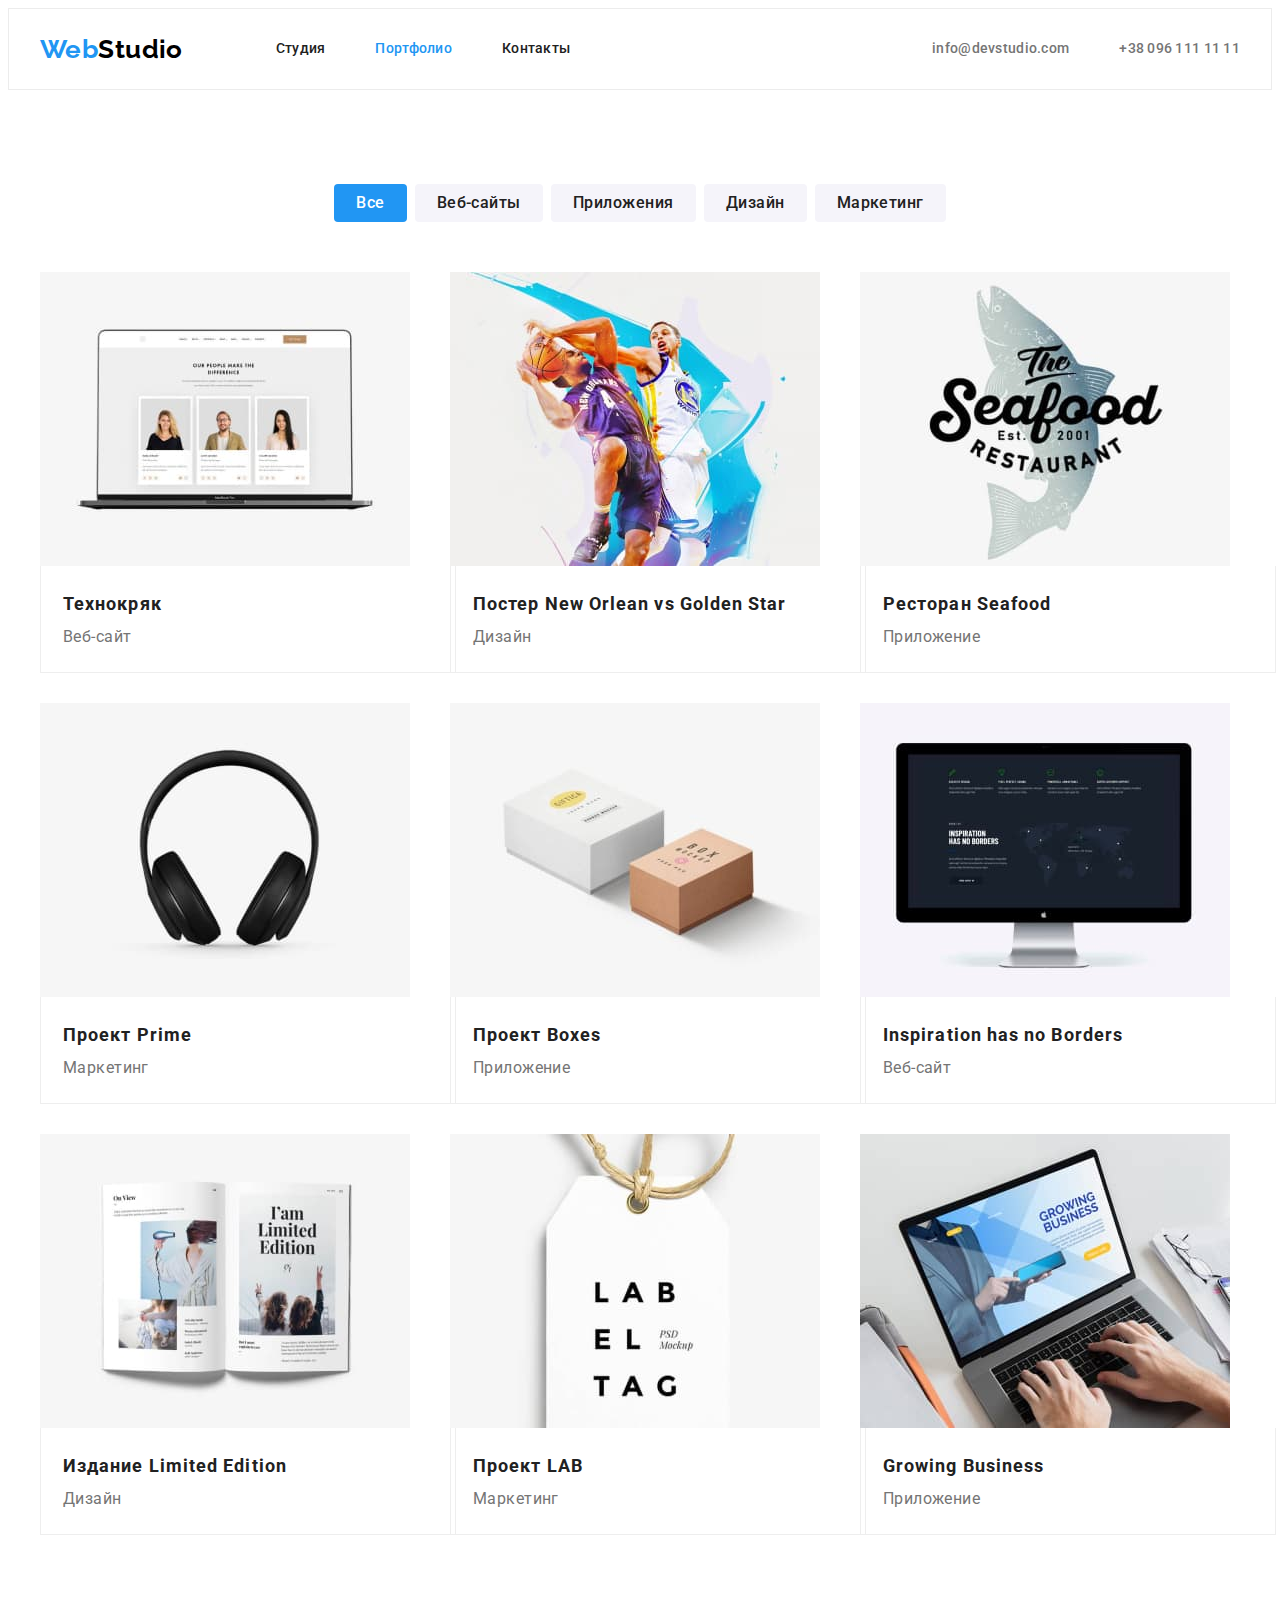
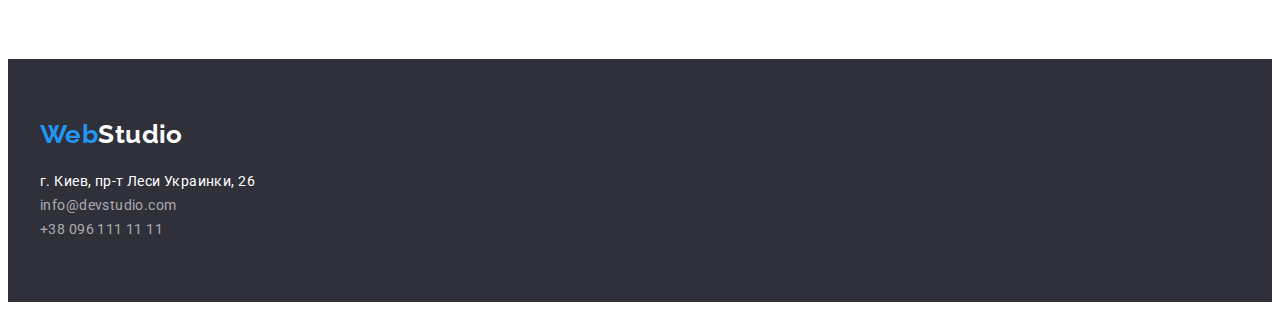
==== portfolio.html @ 9b4c958c "copy paste" ====
<!DOCTYPE html>
<html lang="ru">
  <head>
    <meta charset="UTF-8" />
    <meta http-equiv="X-UA-Compatible" content="IE=edge" />
    <meta name="viewport" content="width=device-width, initial-scale=1.0" />
    <title>Portfolio</title>
    <link
      href="https://fonts.googleapis.com/css2?family=Raleway:wght@700&family=Roboto:wght@400;500;700;900&display=swap"
      rel="stylesheet"
    />
    <link
      rel="stylesheet"
      href="https://cdnjs.cloudflare.com/ajax/libs/modern-normalize/1.1.0/modern-normalize.min.css"
      integrity="sha512-wpPYUAdjBVSE4KJnH1VR1HeZfpl1ub8YT/NKx4PuQ5NmX2tKuGu6U/JRp5y+Y8XG2tV+wKQpNHVUX03MfMFn9Q=="
      crossorigin="anonymous"
      referrerpolicy="no-referrer"
    />
    <link rel="stylesheet" href="./css/styles.css" />
  </head>
  <body>
    <!--Page header-->
    <header class="page-header">
      <!--LOGO-->
      <div class="container header-container">
        <nav class="header-container">
          <a href="./index.html" class="logo"><span class="accent">Web</span>Studio</a>
          <!--Main navigation-->
          <ul class="site-nav list">
            <li class="site-nav-item">
              <a href="./index.html" class="link">Студия</a>
            </li>
            <li class="site-nav-item">
              <a href="./portfolio.html" class="link current">Портфолио</a>
            </li>
            <li class="site-nav-item">
              <a href="" class="link">Контакты</a>
            </li>
          </ul>
        </nav>
        <ul class="contact list">
          <li class="contact-item">
            <a href="mailto:info@devstudio.com" class="header-contact link">info@devstudio.com</a>
          </li>
          <li class="contact-item">
            <a href="tel:+380961111111" class="header-contact link">+38 096 111 11 11</a>
          </li>
        </ul>
      </div>
    </header>
    <main>
      <section class="section portfolio">
        <h1 class="visually-hidden">Портфолио</h1>
        <div class="container">
          <ul class="btn-list list">
            <li class="btn-item">
              <button type="button" class="btn-filter current">Все</button>
            </li>
            <li class="btn-item">
              <button type="button" class="btn-filter">Веб-сайты</button>
            </li>
            <li class="btn-item">
              <button type="button" class="btn-filter">Приложения</button>
            </li>
            <li class="btn-item">
              <button type="button" class="btn-filter">Дизайн</button>
            </li>
            <li class="btn-item">
              <button type="button" class="btn-filter">Маркетинг</button>
            </li>
          </ul>
          <ul class="card-list list">
            <li class="card-item">
              <a href="" class="link">
                <img src="./images/технокряк.jpg" alt="Ноутбук" width="370" class="img" />
                <div class="card-text">
                  <h2 class="card-title">Технокряк</h2>
                  <p class="card-description">Веб-сайт</p>
                </div>
              </a>
            </li>
            <li class="card-item">
              <a href="" class="link">
                <img
                  src="./images/Постер.jpg"
                  alt="Постер New Orlean vs Golden Star"
                  width="370"
                  class="img"
                />
                <div class="card-text">
                  <h2 class="card-title">
                    Постер <span lang="en">New Orlean vs Golden Star</span>
                  </h2>
                  <p class="card-description">Дизайн</p>
                </div>
              </a>
            </li>
            <li class="card-item">
              <a href="" class="link">
                <img
                  src="./images/Ресторан Seafood.jpg"
                  alt="Логотип ресторана морепродуктов"
                  width="370"
                  class="img"
                />
                <div class="card-text">
                  <h2 class="card-title">Ресторан <span lang="en">Seafood</span></h2>
                  <p class="card-description">Приложение</p>
                </div>
              </a>
            </li>
            <li class="card-item">
              <a href="" class="link">
                <img src="./images/Проект Prime.jpg" alt="Наушники" width="370" class="img" />
                <div class="card-text">
                  <h2 class="card-title">Проект <span lang="en">Prime</span></h2>
                  <p class="card-description">Маркетинг</p>
                </div>
              </a>
            </li>
            <li class="card-item">
              <a href="" class="link">
                <img src="./images/Проект Boxes.jpg" alt="Две коробки" width="370" class="img" />
                <div class="card-text">
                  <h2 class="card-title">Проект <span lang="en">Boxes</span></h2>
                  <p class="card-description">Приложение</p>
                </div>
              </a>
            </li>
            <li class="card-item">
              <a href="" class="link">
                <img
                  src="./images/Inspiration has no Borders.jpg"
                  alt="Монитор"
                  width="370"
                  class="img"
                />
                <div class="card-text">
                  <h2 class="card-title" lang="en">Inspiration has no Borders</h2>
                  <p class="card-description">Веб-сайт</p>
                </div>
              </a>
            </li>
            <li class="card-item">
              <a href="" class="link">
                <img
                  src="./images/Издание Limited Edition.jpg"
                  alt="Лимитированое Издание"
                  width="370"
                  class="img"
                />
                <div class="card-text">
                  <h2 class="card-title">Издание <span lang="en">Limited Edition</span></h2>
                  <p class="card-description">Дизайн</p>
                </div>
              </a>
            </li>
            <li class="card-item">
              <a href="" class="link">
                <img
                  src="./images/Проект LAB.jpg"
                  alt="Бирка проекта LAB"
                  width="370"
                  class="img"
                />
                <div class="card-text">
                  <h2 class="card-title">Проект <span lang="en">LAB</span></h2>
                  <p class="card-description">Маркетинг</p>
                </div>
              </a>
            </li>
            <li class="card-item">
              <a href="" class="link">
                <img
                  src="./images/Growing Business.jpg"
                  alt="Работа за компютером"
                  width="370"
                  class="img"
                />
                <div class="card-text">
                  <h2 class="card-title" lang="en">Growing Business</h2>
                  <p class="card-description">Приложение</p>
                </div>
              </a>
            </li>
          </ul>
        </div>
      </section>
    </main>
    <!-- Footer -->
    <footer class="footer">
      <div class="container">
        <a href="./index.html" class="logo footer"><span class="accent">Web</span>Studio</a>
        <address>
          <ul class="address-list list">
            <li><a href="" class="address"> г. Киев, пр-т Леси Украинки, 26</a></li>
            <li>
              <a href="mailto:info@devstudio.com" class="footer-contact link">info@devstudio.com</a>
            </li>
            <li><a href="tel:+380961111111" class="footer-contact link">+38 096 111 11 11</a></li>
          </ul>
        </address>
      </div>
    </footer>
  </body>
</html>
---- css/styles.css ----
:root {
    --primary-text-color: #757575;
    --title-text-color: #212121;
    --accent-color: #2196F3;
    --white-text-color: #FFFFFF;
    --footer-bg-color: #2F303A;
    --footer-contact-color: rgba(255, 255, 255, 0.6);
    --logo-color: #000000;
    --background-team-color: #F5F4FA;
}

body {
    font-family: 'Roboto', sans-serif;
    font-weight: 400;
    font-size: 14px;
    line-height: 1.71;
    letter-spacing: 0.03em;
    color: var(--primary-text-color);
    background-color: var(--white-text-color);
}

.visually-hidden {
    position: absolute;
    width: 1px;
    height: 1px;
    margin: -1px;
    border: 0;
    padding: 0;

    white-space: nowrap;
    clip-path: inset(100%);
    clip: rect(0 0 0 0);
    overflow: hidden;
}
h1,h2,h3,h4,h5,h6,p{
    margin: 0;
}
.container {
    margin: 0 auto;
    width: 1200px;
    padding-left: 15px;
    padding-right: 15px;
}
.img{
    display: block;
}
.list {
    margin: 0 ;
    padding: 0 ;
    list-style: none;

}
.section{
    padding-top: 94px;
    padding-bottom: 94px;
}
.link {
    text-decoration: none;
}

/* Header */
.page-header{
    background-color: var(--white-text-color);
    border: 1px solid #ECECEC;
}
.header-container{
    display: flex;
    align-items: center;
    justify-content: space-between;
}
/* Logo */
.accent {
    color: var(--accent-color);
}

.logo {
    margin-right: 93px;

    font-family: 'Raleway', sans-serif;
    font-weight: 700;
    font-size: 26px;
    line-height: 1.19;
    text-decoration: none;
    color: var(--logo-color);
}

/* Site-nav */
.site-nav .link,
.header-contact.link {
    display: block;
    padding-top: 32px;
    padding-bottom: 32px;

    font-weight: 500;
    font-size: 14px;
    line-height: 1.14;
    letter-spacing: 0.02em;
    color: var(--title-text-color);
}
.site-nav{
    display: flex;
}
.site-nav-item:not(:last-child){
    margin-right: 50px;
}

.site-nav .link.current{
    color: var(--accent-color);
}

/* Contacts */
.contact{
    display: flex;
    margin-left: auto;
}
.contact-item:not(:last-child){
margin-right: 50px;
}
.header-contact.link {
    color: inherit;
}

.link:hover,
.link:focus {
    color: var(--accent-color);
}


/* Hero */
.hero{
    margin: 0 auto;
    padding-top: 200px;
    padding-bottom: 200px;

    background-color: var(--footer-bg-color);
    text-align: center;
}
.hero-title {
    margin: 0 auto;
    margin-bottom: 30px;
    max-width: 696px;
    

    font-weight: 900;
    font-size: 44px;
    line-height: 1.36;
    letter-spacing: 0.06em;
    text-transform: uppercase;
    color:var(--white-text-color);

}
.button{
    box-shadow: 0px 4px 4px rgba(0, 0, 0, 0.15);
    border-radius: 4px;
    min-width: 200px;
    padding: 10px 32px;
    
    font-family: inherit;
    font-weight: 700;
    font-size: 16px;
    line-height: 1.88;
    align-items: center;
    letter-spacing: 0.06em;
    background-color: var(--accent-color);
    color: var(--white-text-color);
    cursor: pointer;
}
.button:hover,
.button:focus{
    color: var(--accent-color);
    background-color: var(--footer-bg-color);
}
/* Our Skills */
.about-list{
    display: flex;
    justify-content:space-evenly;
    align-items: center;
}
.about-list-item{
    width: 270px;
}
.about-title{
    font-size: 14px;
    line-height: 1.14;
    text-transform: uppercase;
    color: var(--title-text-color);
}
.about-text{
    margin-top: 10px;
}
/* --What are we doing-- */

.section-title{
    font-size: 36px;
    line-height: 1.17;
    text-align: center;
    color: var(--title-text-color);
    margin-bottom: 50px;
}

.job-list{
    display: flex;
    justify-content: space-between;
    padding-bottom: 94px;
}
/* Team */
.team{
    margin: auto;

    background-color: var(--background-team-color);
}
.section-title.team{
    margin-bottom: 50px;
}
.team-list{
    display: flex;
    justify-content: space-between;
}
.team-list-item{
    padding-bottom: 30px;
    text-align: center;
    width: 270px;

    background-color: var(--white-text-color);
    box-shadow: 0px 1px 3px rgba(0, 0, 0, 0.12), 0px 1px 1px rgba(0, 0, 0, 0.14), 0px 2px 1px rgba(0, 0, 0, 0.2);
    border-radius: 0px 0px 4px 4px;
}

.team-subtitle{
    margin-top: 30px;
    margin-bottom: 10px;

    font-weight: 500;
    font-size: 16px;
    line-height: 1.19;
    color: var(--title-text-color);
}
.team-description{
    font-size: 16px;
    line-height: 1.19;
}
/* Footer */
.footer {
    background-color: var(--footer-bg-color);
}

.logo.footer {
    margin-right: 0;
    padding-top: 60px;
    margin-bottom: 20px;
    display: block;

    color: var(--white-text-color);
}
.address-list{
    padding-bottom: 60px;
}
.address {
    font-style: normal;
    text-decoration: none;
    color: var(--white-text-color);

}

.footer-contact {
    font-style: normal;
    color: var(--footer-contact-color);
}

/* Portfolio css */
/* filter */
.btn-list{
    margin-bottom: 50px;
    display: flex;
    justify-content: center;
}
.btn-item:not(:last-child){
    margin-right: 8px;
}
.btn-filter {
    padding: 6px 22px;
    border-radius: 4px;
    border: var(--background-team-color);

    font-family: inherit;
    font-weight: 500;
    font-size: 16px;
    line-height: 1.62;
    letter-spacing: 0.03em;

    color: var(--title-text-color);
    background-color: var(--background-team-color);
    cursor: pointer;
}

.btn-filter:hover,
.btn-filter:focus {
    color: var(--white-text-color);
    background-color: var(--accent-color);
}
.btn-filter.current{
    color: var(--white-text-color);
    background-color: var(--accent-color);
}
/* Examples */
.card-list{
    display: flex;
    flex-wrap: wrap;
}
.card-item{
    width: calc((100% - 60px) / 3);
    margin-right: 30px;
    margin-bottom: 30px;
}
.card-item:nth-child(3n){
    margin-right: 0px;
}


.card-text{
    width: 370px;
    padding: 20px 22px;
    border-bottom: 1px solid #EEEEEE;
    border-left: 1px solid #EEEEEE;
    border-right: 1px solid #EEEEEE;
}
.card-title {
    font-size: 18px;
    line-height: 2;
    letter-spacing: 0.06em;
    color: var(--title-text-color);
}

.card-description {
    font-size: 16px;
    line-height: 1.88;

    color: var(--primary-text-color);
}
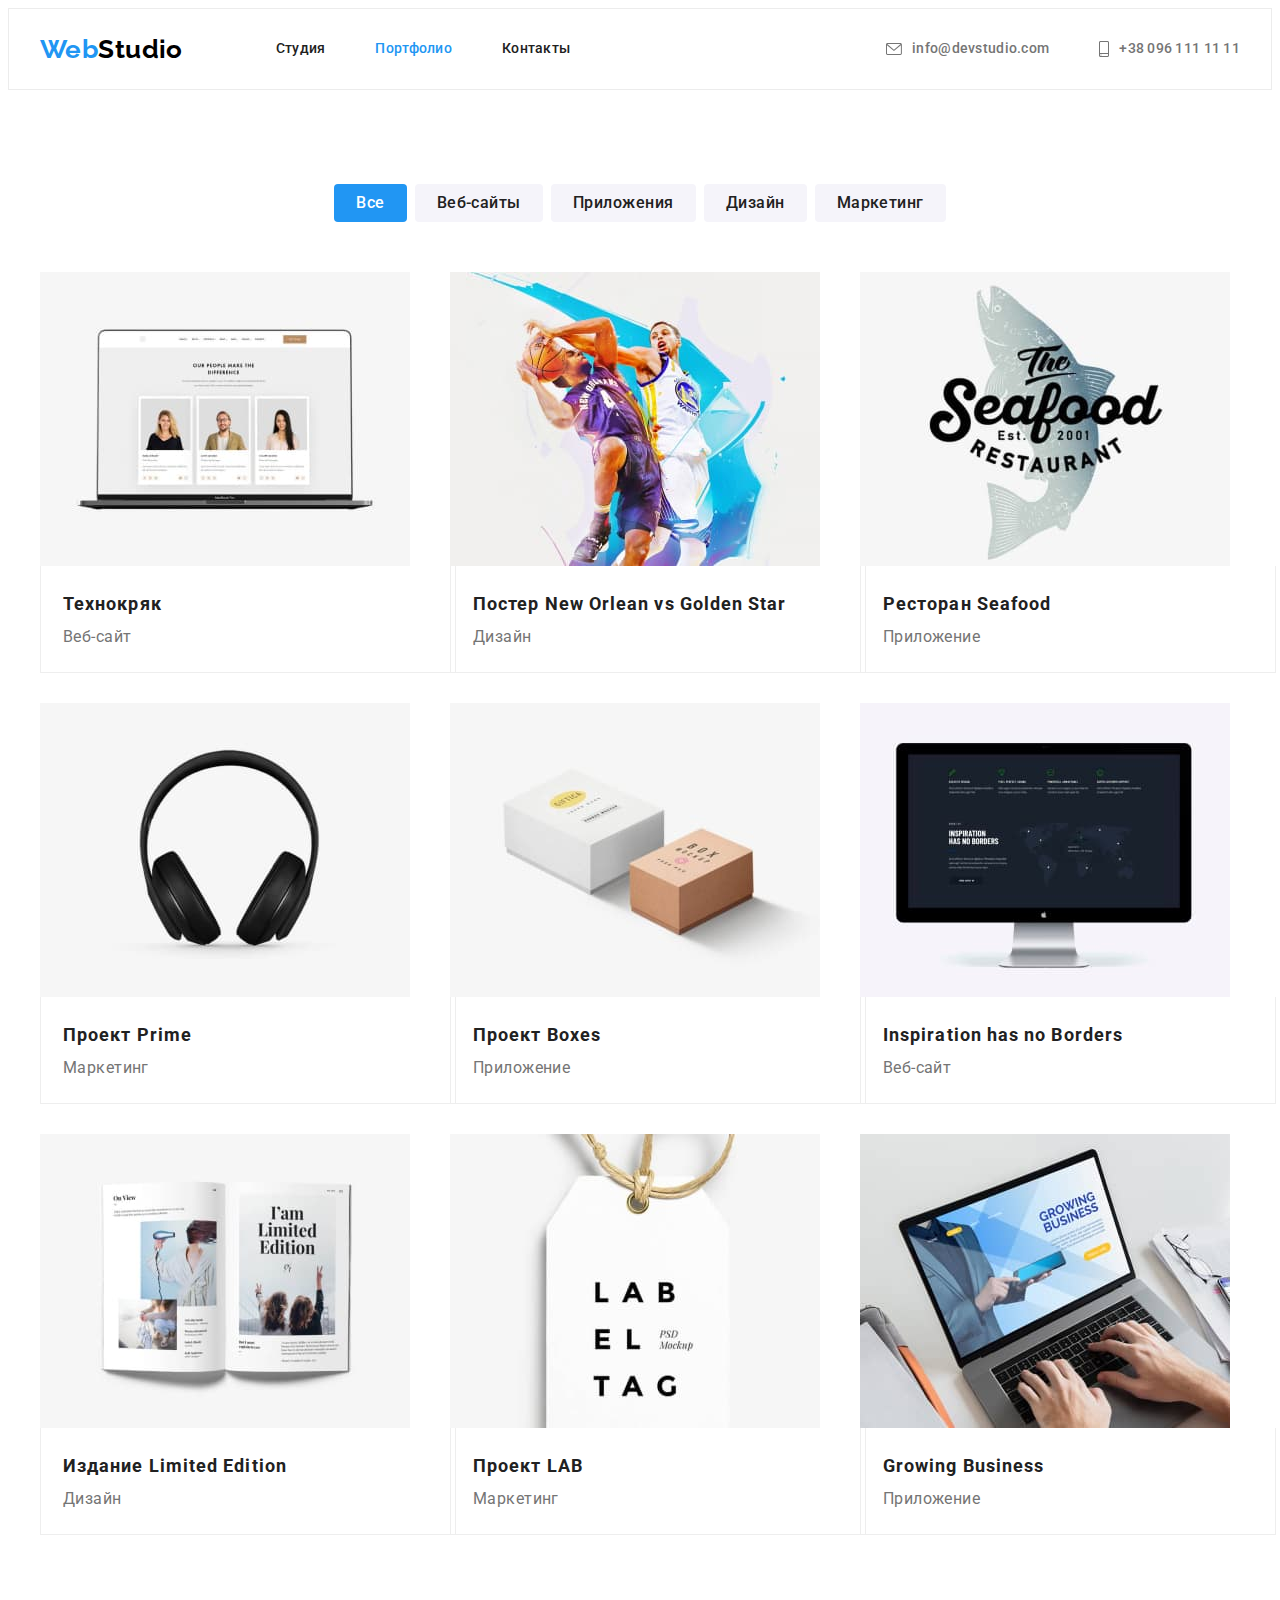
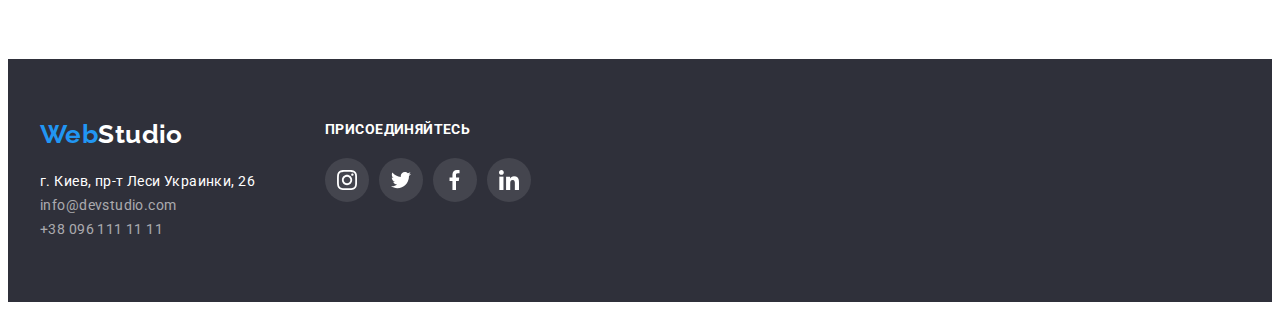
==== commit fe634012: "added sprite" ====
--- a/portfolio.html
+++ b/portfolio.html
@@ -27,23 +27,29 @@
           <a href="./index.html" class="logo"><span class="accent">Web</span>Studio</a>
           <!--Main navigation-->
           <ul class="site-nav list">
-            <li class="site-nav-item">
-              <a href="./index.html" class="link">Студия</a>
-            </li>
+            <li class="site-nav-item"><a href="./index.html" class="link">Студия</a></li>
             <li class="site-nav-item">
               <a href="./portfolio.html" class="link current">Портфолио</a>
             </li>
-            <li class="site-nav-item">
-              <a href="" class="link">Контакты</a>
-            </li>
+            <li class="site-nav-item"><a href="" class="link">Контакты</a></li>
           </ul>
         </nav>
         <ul class="contact list">
           <li class="contact-item">
-            <a href="mailto:info@devstudio.com" class="header-contact link">info@devstudio.com</a>
+            <a href="mailto:info@devstudio.com" class="header-contact link">
+              <svg class="contact-icon" width="16px" height="12px">
+                <use href="./images/icons.svg#envelope"></use>
+              </svg>
+              info@devstudio.com</a
+            >
           </li>
           <li class="contact-item">
-            <a href="tel:+380961111111" class="header-contact link">+38 096 111 11 11</a>
+            <a href="tel:+380961111111" class="header-contact link">
+              <svg class="contact-icon" width="10px" height="16px">
+                <use href="./images/icons.svg#smartphone"></use>
+              </svg>
+              +38 096 111 11 11</a
+            >
           </li>
         </ul>
       </div>
@@ -189,17 +195,54 @@
     </main>
     <!-- Footer -->
     <footer class="footer">
-      <div class="container">
-        <a href="./index.html" class="logo footer"><span class="accent">Web</span>Studio</a>
-        <address>
-          <ul class="address-list list">
-            <li><a href="" class="address"> г. Киев, пр-т Леси Украинки, 26</a></li>
-            <li>
-              <a href="mailto:info@devstudio.com" class="footer-contact link">info@devstudio.com</a>
-            </li>
-            <li><a href="tel:+380961111111" class="footer-contact link">+38 096 111 11 11</a></li>
-          </ul>
-        </address>
+      <div class="footer-container container">
+        <div>
+          <a href="./index.html" class="logo footer"><span class="accent">Web</span>Studio</a>
+          <address>
+            <ul class="address-list list">
+              <li><a href="" class="address"> г. Киев, пр-т Леси Украинки, 26</a></li>
+              <li>
+                <a href="mailto:info@devstudio.com" class="footer-contact link"
+                  >info@devstudio.com</a
+                >
+              </li>
+              <li><a href="tel:+380961111111" class="footer-contact link">+38 096 111 11 11</a></li>
+            </ul>
+          </address>
+        </div>
+        <div class="join">
+          <h2 class="join-title">присоединяйтесь</h2>
+          <ul class="join-list list">
+            <li class="join-item">
+              <a href="" class="join-link link">
+                <svg class="join-icon" width="20px" height="20px">
+                  <use href="./images/icons.svg#instagram"></use>
+                </svg>
+              </a>
+            </li>
+            <li class="join-item">
+              <a href="" class="join-link link">
+                <svg class="join-icon" width="20px" height="20px">
+                  <use href="./images/icons.svg#twitter"></use>
+                </svg>
+              </a>
+            </li>
+            <li class="join-item">
+              <a href="" class="join-link link">
+                <svg class="join-icon" width="20px" height="20px">
+                  <use href="./images/icons.svg#Vector"></use>
+                </svg>
+              </a>
+            </li>
+            <li class="join-item">
+              <a href="" class="join-link link">
+                <svg class="join-icon" width="20px" height="20px">
+                  <use href="./images/icons.svg#linkedin"></use>
+                </svg>
+              </a>
+            </li>
+          </ul>
+        </div>
       </div>
     </footer>
   </body>
--- a/css/styles.css
+++ b/css/styles.css
@@ -8,6 +8,7 @@
     --footer-contact-color: rgba(255, 255, 255, 0.6);
     --logo-color: #000000;
     --background-team-color: #F5F4FA;
+    --icon-color: #AFB1B8;
 }
 
 body {
@@ -114,10 +115,18 @@
     display: flex;
     margin-left: auto;
 }
+.contact-icon{
+    margin-right: 10px;
+    fill: currentColor;
+}
+
 .contact-item:not(:last-child){
 margin-right: 50px;
 }
 .header-contact.link {
+    display: flex;
+    align-items: center;
+
     color: inherit;
 }
 
@@ -125,15 +134,22 @@
 .link:focus {
     color: var(--accent-color);
 }
-
+.contact-icon:hover,
+.contact-icon:focus{
+    fill: currentColor;
+}
 
 /* Hero */
 .hero{
     margin: 0 auto;
     padding-top: 200px;
     padding-bottom: 200px;
-
-    background-color: var(--footer-bg-color);
+    max-width: 1600px;
+    background-color: #C4C4C4;
+    background-image: linear-gradient( rgba(47, 48, 58, 0.4), rgba(47, 48, 58, 0.4)), url(../images/hero-bg.jpg);
+    background-size: cover;
+    background-repeat: no-repeat;
+    background-position: center;
     text-align: center;
 }
 .hero-title {
@@ -172,9 +188,24 @@
     background-color: var(--footer-bg-color);
 }
 /* Our Skills */
+.icon{
+    display: flex;
+    justify-content: space-between;
+    margin-bottom: 30px;
+}
+.icon-list{
+    display: flex;
+    justify-content: center;
+    align-items: center;
+    width: 270px;
+    height: 120px;
+    background-color: var(--background-team-color);
+}
+
+
 .about-list{
     display: flex;
-    justify-content:space-evenly;
+    justify-content:space-between;
     align-items: center;
 }
 .about-list-item{
@@ -237,9 +268,87 @@
     color: var(--title-text-color);
 }
 .team-description{
+    margin-bottom: 16px;
+
     font-size: 16px;
     line-height: 1.19;
 }
+.social-list{
+    display: flex;
+    justify-content: center;
+}
+.social-item:not(:last-child){
+    margin-right: 10px;
+}
+.social-link{
+    display: flex;
+    justify-content: center;
+    align-items: center;
+    
+    width: 44px;
+    height: 44px;
+}
+.social-icon{
+    fill:var(--icon-color);
+}
+.social-link:hover,
+.social-link:focus {
+    background-color: var(--accent-color);
+    border-radius: 50%;
+}
+.social-link:hover .social-icon{
+    fill: #FFFFFF;
+}
+.social-link:focus .social-icon{
+    fill: #FFFFFF;
+}
+
+/* Clients */
+
+.clients-title {
+    margin-bottom: 50px;
+
+    font-size: 36px;
+    line-height: 1.17;
+    text-align: center;
+    color: #212121;
+}
+.clients-list {
+    display: flex;
+    justify-content: center;
+}
+
+.clients-item {
+    border: 1px solid var(--icon-color);
+    border-radius: 4px;
+}
+.clients-item:not(:last-child){
+    margin-right: 30px;
+}
+
+.clients-link{
+    display: flex;
+    justify-content: center;
+    align-items: center;
+    
+    width: 170px;
+    height: 92px;
+}
+.clients-icon{
+    fill: var(--icon-color)
+}
+.clients-item:hover,
+.clients-item:focus{
+    border-color: var(--accent-color);
+}
+
+.clients-link:hover .clients-icon{
+    fill: var(--accent-color);
+}
+.clients-link:focus .clients-icon{
+    fill: var(--accent-color);
+}
+
 /* Footer */
 .footer {
     background-color: var(--footer-bg-color);
@@ -254,7 +363,11 @@
     color: var(--white-text-color);
 }
 .address-list{
+    display: block;
     padding-bottom: 60px;
+}
+.address-list:not(:last-child){
+    margin-bottom: 9px;
 }
 .address {
     font-style: normal;
@@ -267,6 +380,57 @@
     font-style: normal;
     color: var(--footer-contact-color);
 }
+/* Join */
+
+.footer-container{
+    display: flex;
+}
+
+
+.join{
+    display: flex;
+    flex-direction: column;
+    margin-left: 70px;
+    justify-content: flex-end;
+    padding-bottom: 100px;
+}
+.join-title{
+    margin-bottom: 20px;
+
+    font-size: 14px;
+    line-height: 1.14;
+    text-transform: uppercase;
+    color: var(--white-text-color);
+}
+.join-list{
+    display: flex;
+}
+.join-item{
+    border-radius: 50%;
+    background: rgba(255, 255, 255, 0.1);
+}
+.join-item:not(:last-child){
+    margin-right: 10px;
+}
+.join-item:hover,
+.join-item:focus{
+    background-color: var(--accent-color);
+}
+
+.join-link{
+    display: flex;
+    justify-content: center;
+    align-items: center;
+
+    width: 44px;
+    height: 44px;
+}
+
+.join-icon{
+    fill: var(--white-text-color);
+}
+
+
 
 /* Portfolio css */
 /* filter */
@@ -298,6 +462,8 @@
 .btn-filter:focus {
     color: var(--white-text-color);
     background-color: var(--accent-color);
+    box-shadow: 0px 3px 1px rgba(0, 0, 0, 0.1), 0px 1px 2px rgba(0, 0, 0, 0.08), 0px 2px 2px rgba(0, 0, 0, 0.12);
+    border-radius: 4px;
 }
 .btn-filter.current{
     color: var(--white-text-color);
@@ -315,6 +481,10 @@
 }
 .card-item:nth-child(3n){
     margin-right: 0px;
+}
+.card-item:hover,
+.card-item:focus{
+    box-shadow: 0px 1px 1px rgba(0, 0, 0, 0.12), 0px 4px 4px rgba(0, 0, 0, 0.06), 1px 4px 6px rgba(0, 0, 0, 0.16);
 }
 
 
